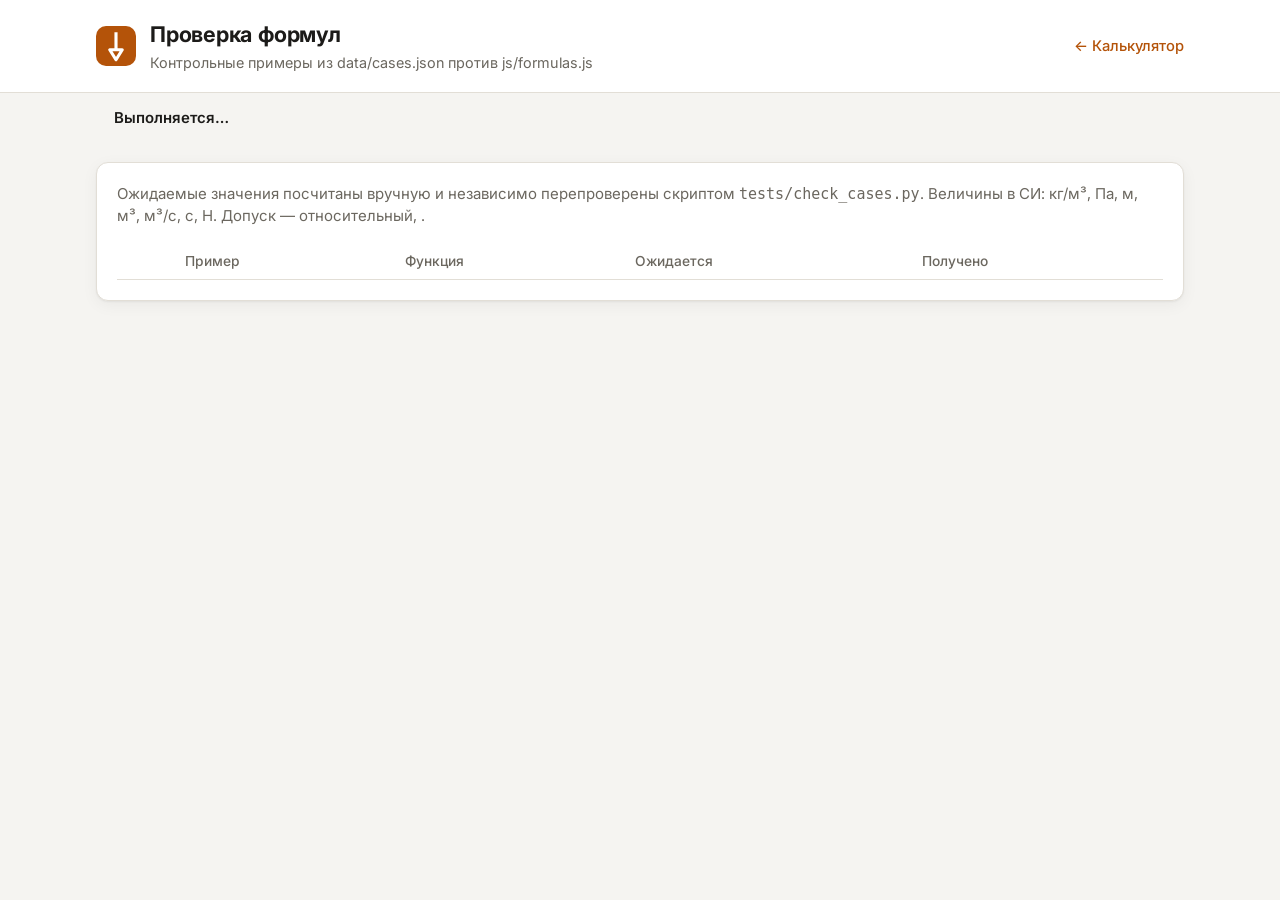
==== docs/tests.html @ 9ecf1c53 "Контрольные примеры и проверка формул" ====
<!doctype html>
<html lang="ru">
<head>
  <meta charset="utf-8">
  <meta name="viewport" content="width=device-width, initial-scale=1">
  <title>Проверка формул</title>
  <meta name="description" content="Контрольные примеры для формул бурового калькулятора: прогон в браузере против formulas.js.">
  <meta name="color-scheme" content="light dark">
  <link rel="icon" href="data:image/svg+xml,%3Csvg xmlns='http://www.w3.org/2000/svg' viewBox='0 0 32 32'%3E%3Crect width='32' height='32' rx='7' fill='%23b45309'/%3E%3Cpath d='M16 5v14M11 19h10l-5 8z' stroke='%23fff' stroke-width='2.5' fill='none' stroke-linejoin='round'/%3E%3C/svg%3E">
  <link rel="preconnect" href="https://fonts.googleapis.com">
  <link rel="preconnect" href="https://fonts.gstatic.com" crossorigin>
  <link href="https://fonts.googleapis.com/css2?family=Inter:wght@400;500;600;700&family=JetBrains+Mono:wght@400;500&display=swap" rel="stylesheet">
  <link rel="stylesheet" href="css/style.css">
</head>
<body>
  <header class="site-header">
    <div class="wrap header-inner">
      <div class="brand">
        <svg class="brand-mark" viewBox="0 0 32 32" aria-hidden="true">
          <rect width="32" height="32" rx="8"/>
          <path d="M16 5v14M11 19h10l-5 8z"/>
        </svg>
        <div>
          <h1>Проверка формул</h1>
          <p class="subtitle">Контрольные примеры из data/cases.json против js/formulas.js</p>
        </div>
      </div>
      <nav class="header-links" aria-label="Ссылки">
        <a href="./">← Калькулятор</a>
      </nav>
    </div>
  </header>

  <main class="wrap">
    <div id="summary" class="summary">Выполняется…</div>
    <div class="card">
      <p class="muted" style="margin-top:0">Ожидаемые значения посчитаны вручную и независимо перепроверены
        скриптом <code>tests/check_cases.py</code>. Величины в СИ: кг/м³, Па, м, м³, м³/с, с, Н.
        Допуск — относительный, <span id="rtol"></span>.</p>
      <div class="table-scroll">
        <table class="cases">
          <thead>
            <tr><th></th><th>Пример</th><th>Функция</th><th>Ожидается</th><th>Получено</th></tr>
          </thead>
          <tbody id="rows"></tbody>
        </table>
      </div>
    </div>
  </main>

  <script type="module">
    import * as F from './js/formulas.js';

    const esc = (s) => String(s).replace(/[&<>"]/g, (c) => ({ '&': '&amp;', '<': '&lt;', '>': '&gt;', '"': '&quot;' }[c]));

    function close(actual, expected, rtol) {
      if (typeof expected === 'boolean') return actual === expected;
      if (typeof expected === 'number') {
        if (typeof actual !== 'number' || !Number.isFinite(actual)) return false;
        if (expected === 0) return Math.abs(actual) <= 1e-12;
        return Math.abs(actual - expected) <= rtol * Math.abs(expected);
      }
      if (expected && typeof expected === 'object') {
        return actual && Object.entries(expected).every(([k, v]) => k in actual && close(actual[k], v, rtol));
      }
      return actual === expected;
    }

    function show(value, keys) {
      if (value && typeof value === 'object') {
        const obj = keys ? Object.fromEntries(keys.map((k) => [k, value[k]])) : value;
        return Object.entries(obj).map(([k, v]) => `${k}: ${typeof v === 'number' ? +v.toPrecision(12) : v}`).join('<br>');
      }
      return typeof value === 'number' ? String(+value.toPrecision(12)) : esc(value);
    }

    async function run() {
      const summary = document.getElementById('summary');
      let data;
      try {
        const res = await fetch('data/cases.json', { cache: 'no-store' });
        data = await res.json();
      } catch (e) {
        summary.className = 'summary fail';
        summary.textContent = 'Не удалось загрузить data/cases.json — откройте страницу через HTTP-сервер.';
        return;
      }
      const rtol = data.rtol ?? 1e-9;
      document.getElementById('rtol').textContent = String(rtol);
      let passed = 0;
      const rows = data.cases.map((c) => {
        let actual;
        let ok = false;
        try {
          if (typeof F[c.fn] !== 'function') throw new Error(`нет функции ${c.fn}`);
          actual = F[c.fn](...c.args);
          ok = close(actual, c.expected, rtol);
        } catch (e) {
          actual = `ошибка: ${e.message}`;
        }
        if (ok) passed += 1;
        const keys = c.expected && typeof c.expected === 'object' ? Object.keys(c.expected) : null;
        return `<tr>
          <td><span class="badge ${ok ? 'ok' : 'bad'}">${ok ? 'OK' : 'FAIL'}</span></td>
          <td><div>${esc(c.title)}</div><div class="calc-text">${esc(c.calc)}</div></td>
          <td><code>${esc(c.fn)}</code></td>
          <td class="num">${show(c.expected)}</td>
          <td class="num">${show(actual, keys)}</td>
        </tr>`;
      });
      document.getElementById('rows').innerHTML = rows.join('');
      const total = data.cases.length;
      const allOk = passed === total;
      summary.className = `summary ${allOk ? 'pass' : 'fail'}`;
      summary.textContent = allOk
        ? `Все примеры пройдены: ${passed} из ${total}`
        : `Не пройдено: ${total - passed} из ${total}`;
      document.title = `${allOk ? '✓' : '✗'} ${passed}/${total} — Проверка формул`;
    }

    run();
  </script>
</body>
</html>
---- docs/css/style.css ----
/* Буровой калькулятор — стили. Светлая и тёмная тема через prefers-color-scheme. */

:root {
  --bg: #f5f4f1;
  --surface: #ffffff;
  --surface-2: #f0eeea;
  --border: #e2ded6;
  --text: #1c1b19;
  --muted: #6b675f;
  --accent: #b45309;
  --accent-strong: #92400e;
  --accent-soft: #fdf1e3;
  --danger: #b42318;
  --danger-soft: #fdecea;
  --info-soft: #eaf1fb;
  --info: #1d4f91;
  --shadow: 0 1px 2px rgba(28, 27, 25, .05), 0 4px 16px rgba(28, 27, 25, .05);
  --radius: 12px;
  --mono: 'JetBrains Mono', ui-monospace, SFMono-Regular, Menlo, Consolas, monospace;

  /* схема скважины */
  --w-rock: #ece6db;
  --w-ground: #8a7a63;
  --w-mud: #c9dcef;
  --w-pipe: #59606b;
  --w-bore: #9fc2e4;
  --w-casing: #2f3540;
  --w-cement: #b9b3a8;
  --w-wall: #8a6a43;
  --w-bit: #b45309;

  color-scheme: light dark;
}

@media (prefers-color-scheme: dark) {
  :root {
    --bg: #131416;
    --surface: #1c1d20;
    --surface-2: #24262a;
    --border: #33363b;
    --text: #ecebe8;
    --muted: #9c9a94;
    --accent: #f59e0b;
    --accent-strong: #fbbf24;
    --accent-soft: #2e2416;
    --danger: #f97066;
    --danger-soft: #3a1d1b;
    --info-soft: #182334;
    --info: #8ab4f0;
    --shadow: 0 1px 2px rgba(0, 0, 0, .3);

    --w-rock: #2a2722;
    --w-ground: #7d6f5a;
    --w-mud: #26425f;
    --w-pipe: #a3abb7;
    --w-bore: #35618c;
    --w-casing: #dfe3e9;
    --w-cement: #5e5a53;
    --w-wall: #b08a5a;
    --w-bit: #f59e0b;
  }
}

*, *::before, *::after { box-sizing: border-box; }

html { -webkit-text-size-adjust: 100%; }

body {
  margin: 0;
  background: var(--bg);
  color: var(--text);
  font: 15px/1.5 Inter, system-ui, -apple-system, 'Segoe UI', Roboto, sans-serif;
  font-feature-settings: 'tnum' 1;
}

a { color: var(--accent); text-decoration: none; }
a:hover { text-decoration: underline; }

[hidden] { display: none !important; }

.sr-only {
  position: absolute; width: 1px; height: 1px; overflow: hidden;
  clip: rect(0 0 0 0); white-space: nowrap;
}

.wrap { max-width: 1120px; margin: 0 auto; padding: 0 16px; }

/* ---------- шапка ---------- */

.site-header { background: var(--surface); border-bottom: 1px solid var(--border); }

.header-inner {
  display: flex; align-items: center; justify-content: space-between;
  gap: 16px; padding-top: 18px; padding-bottom: 18px; flex-wrap: wrap;
}

.brand { display: flex; align-items: center; gap: 14px; min-width: 0; }

.brand-mark { width: 40px; height: 40px; flex: none; }
.brand-mark rect { fill: var(--accent); }
.brand-mark path { stroke: #fff; stroke-width: 2.5; fill: none; stroke-linejoin: round; }

h1 { margin: 0; font-size: 1.35rem; font-weight: 700; letter-spacing: -.01em; }
.subtitle { margin: 2px 0 0; color: var(--muted); font-size: .9rem; }

.header-links { display: flex; gap: 18px; font-weight: 500; font-size: .92rem; }

/* ---------- вкладки ---------- */

.tabs-bar {
  position: sticky; top: 0; z-index: 10;
  background: color-mix(in srgb, var(--surface) 92%, transparent);
  backdrop-filter: blur(8px);
  border-bottom: 1px solid var(--border);
}

.tabs {
  display: flex; gap: 4px; overflow-x: auto; scrollbar-width: none;
  padding: 8px 0;
}
.tabs::-webkit-scrollbar { display: none; }

.tabs [role="tab"] {
  flex: none;
  border: 0; background: transparent; color: var(--muted);
  font: inherit; font-weight: 500; font-size: .92rem;
  padding: 8px 14px; border-radius: 8px; cursor: pointer; white-space: nowrap;
}
.tabs [role="tab"]:hover { color: var(--text); background: var(--surface-2); }
.tabs [role="tab"][aria-selected="true"] { color: var(--accent-strong); background: var(--accent-soft); }
.tabs [role="tab"]:focus-visible { outline: 2px solid var(--accent); outline-offset: 1px; }

/* ---------- панели ---------- */

main { padding-top: 28px; padding-bottom: 40px; }

.panel-head { margin-bottom: 18px; }
.panel-head h2 { margin: 0 0 4px; font-size: 1.45rem; letter-spacing: -.01em; }
.panel-head p { margin: 0; color: var(--muted); max-width: 72ch; }

.calc {
  display: grid; gap: 18px;
  grid-template-columns: minmax(0, 5fr) minmax(0, 7fr);
  align-items: start;
}

.calc-wide { grid-template-columns: minmax(0, 7fr) minmax(0, 5fr); }
.calc-wide .inputs { grid-column: 1; }
.calc-wide .results { grid-column: 1; }
.calc-wide .schematic { grid-column: 2; grid-row: 1 / span 2; position: sticky; top: 72px; }

.card {
  background: var(--surface);
  border: 1px solid var(--border);
  border-radius: var(--radius);
  box-shadow: var(--shadow);
  padding: 20px;
  min-width: 0;
}

.card h3 {
  margin: 0 0 14px; font-size: .78rem; text-transform: uppercase;
  letter-spacing: .06em; color: var(--muted); font-weight: 600;
}

/* ---------- поля ---------- */

.field { display: block; margin-bottom: 14px; }
.field-label { display: block; font-weight: 500; font-size: .92rem; margin-bottom: 6px; }

.control {
  display: flex; align-items: stretch;
  border: 1px solid var(--border); border-radius: 8px;
  background: var(--surface); overflow: hidden;
  transition: border-color .15s, box-shadow .15s;
}
.control:focus-within { border-color: var(--accent); box-shadow: 0 0 0 3px var(--accent-soft); }
.control:has(.invalid) { border-color: var(--danger); box-shadow: 0 0 0 3px var(--danger-soft); }

.control input, .control select {
  flex: 1; min-width: 0; border: 0; outline: 0; background: transparent;
  color: var(--text); font: inherit; font-size: 1rem; padding: 9px 12px;
}
.control select { cursor: pointer; }
.control select option { background: var(--surface); color: var(--text); }

.unit {
  display: flex; align-items: center; padding: 0 12px;
  background: var(--surface-2); color: var(--muted); font-size: .88rem;
  border-left: 1px solid var(--border); white-space: nowrap;
}

.hint { display: block; color: var(--muted); font-size: .82rem; margin-top: 5px; }
.error { display: block; color: var(--danger); font-size: .82rem; margin-top: 4px; min-height: 0; }
.error:empty { display: none; }

.form-actions { display: flex; gap: 8px; flex-wrap: wrap; margin-top: 6px; }

.btn {
  font: inherit; font-weight: 500; font-size: .9rem;
  padding: 8px 14px; border-radius: 8px; cursor: pointer;
  border: 1px solid var(--accent); background: var(--accent); color: #fff;
}
.btn:hover { background: var(--accent-strong); border-color: var(--accent-strong); }
.btn.ghost { background: transparent; color: var(--accent-strong); border-color: var(--border); }
.btn.ghost:hover { background: var(--accent-soft); border-color: var(--accent); }
.btn.small { padding: 4px 10px; font-size: .82rem; }
.btn:focus-visible, .icon-btn:focus-visible { outline: 2px solid var(--accent); outline-offset: 2px; }

@media (prefers-color-scheme: dark) {
  .btn { color: #1c1b19; }
}

/* ---------- норматив ---------- */

.norm-box {
  background: var(--surface-2); border-radius: 8px; padding: 12px 14px;
  margin: 4px 0 14px; font-size: .85rem;
}
.norm-title { font-weight: 600; margin-bottom: 6px; }
.norm-table { width: 100%; border-collapse: collapse; }
.norm-table th, .norm-table td { text-align: left; padding: 4px 6px 4px 0; vertical-align: top; }
.norm-table th { color: var(--muted); font-weight: 500; }

/* ---------- результаты ---------- */

.results-head { display: flex; justify-content: space-between; align-items: center; margin-bottom: 14px; }
.results-head h3 { margin: 0; }

.result-grid {
  display: grid; gap: 10px;
  grid-template-columns: repeat(auto-fit, minmax(180px, 1fr));
}

.result {
  border: 1px solid var(--border); border-radius: 10px; padding: 12px 14px;
}
.result.primary { background: var(--accent-soft); border-color: transparent; grid-column: 1 / -1; }
.result-label { color: var(--muted); font-size: .84rem; }
.result-value { font-size: 1.35rem; font-weight: 600; letter-spacing: -.01em; margin-top: 2px; }
.result.primary .result-value { font-size: 2rem; color: var(--accent-strong); }
.result-unit { font-size: .6em; font-weight: 500; color: var(--muted); }
.result.primary .result-unit { font-size: .5em; }
.result-sub { color: var(--muted); font-size: .82rem; margin-top: 2px; }

.formula {
  margin-top: 16px; padding: 12px 14px;
  background: var(--surface-2); border-radius: 8px;
  font-family: var(--mono); font-size: .84rem; line-height: 1.75;
  overflow-x: auto;
}
.formula i { font-family: Georgia, 'Times New Roman', serif; font-size: 1.08em; }
.f-line { white-space: normal; }
.formula b { color: var(--accent-strong); font-weight: 500; }

.notes { margin-top: 14px; color: var(--muted); font-size: .88rem; }
.notes p { margin: 0 0 8px; }
.note-warn, .note-info { padding: 8px 12px; border-radius: 8px; }
.note-warn { background: var(--danger-soft); color: var(--danger); }
.note-info { background: var(--info-soft); color: var(--info); }

.placeholder { color: var(--muted); margin: 0; }

/* ---------- таблицы интервалов ---------- */

.table-scroll { position: relative; overflow-x: auto; margin: 0 -4px; padding: 0 4px; }

.intervals { width: 100%; border-collapse: collapse; min-width: 520px; }
.intervals th {
  text-align: left; font-weight: 500; font-size: .82rem; color: var(--muted);
  padding: 0 6px 6px 0;
}
.intervals td { padding: 0 6px 8px 0; }
.intervals input, .intervals select {
  width: 100%; font: inherit; font-size: .92rem; color: var(--text);
  background: var(--surface); border: 1px solid var(--border); border-radius: 7px;
  padding: 7px 8px; outline: 0;
}
.intervals select { min-width: 168px; }
.intervals input:focus, .intervals select:focus { border-color: var(--accent); box-shadow: 0 0 0 3px var(--accent-soft); }
.intervals input.invalid { border-color: var(--danger); box-shadow: 0 0 0 3px var(--danger-soft); }
.intervals td:nth-child(2) input { min-width: 70px; }
.intervals td:nth-child(n+3):nth-child(-n+5) input { min-width: 64px; }

.icon-btn {
  border: 0; background: transparent; color: var(--muted); cursor: pointer;
  font-size: 1.3rem; line-height: 1; padding: 4px 8px; border-radius: 6px;
}
.icon-btn:hover { color: var(--danger); background: var(--danger-soft); }

#intervals-error { margin-bottom: 8px; }

.breakdown { width: 100%; border-collapse: collapse; margin-top: 14px; font-size: .86rem; }
.breakdown th, .breakdown td { padding: 6px 8px; text-align: right; border-bottom: 1px solid var(--border); white-space: nowrap; }
.breakdown th { color: var(--muted); font-weight: 500; }
.breakdown th:nth-child(-n+2), .breakdown td:nth-child(-n+2) { text-align: left; }

/* ---------- схема скважины ---------- */

.schematic { margin: 0; }
.schematic figcaption {
  font-size: .78rem; text-transform: uppercase; letter-spacing: .06em;
  color: var(--muted); font-weight: 600; margin-bottom: 8px;
}
#well-svg svg { width: 100%; height: auto; display: block; max-height: 560px; }

.w-rock { fill: var(--w-rock); }
.w-ground { stroke: var(--w-ground); stroke-width: 2; }
.w-mud { fill: var(--w-mud); }
.w-pipe { fill: var(--w-pipe); }
.w-bore { fill: var(--w-bore); }
.w-casing { fill: var(--w-casing); }
.w-cement { fill: var(--w-cement); }
.w-wall { stroke: var(--w-wall); stroke-width: 2; stroke-dasharray: 5 3; }
.w-bit { fill: var(--w-bit); }
.w-tick { stroke: var(--muted); stroke-width: 1; }
.w-depth { fill: var(--text); font: 600 11px Inter, system-ui, sans-serif; }
.w-label { fill: var(--text); font: 11px Inter, system-ui, sans-serif; }
.w-label.muted { fill: var(--muted); }
.w-sub { font-size: 8px; }

.legend { display: flex; flex-wrap: wrap; gap: 6px 14px; margin-top: 10px; font-size: .8rem; color: var(--muted); }
.legend span { display: inline-flex; align-items: center; gap: 6px; }
.lg { width: 12px; height: 12px; border-radius: 3px; display: inline-block; }
.lg.w-mud { background: var(--w-mud); }
.lg.w-pipe { background: var(--w-pipe); }
.lg.w-casing { background: var(--w-casing); }
.lg.w-cement { background: var(--w-cement); }
.schematic .hint { margin-top: 6px; }

/* ---------- подвал ---------- */

.site-footer {
  border-top: 1px solid var(--border); background: var(--surface);
  padding: 20px 0; font-size: .86rem; color: var(--muted);
}
.site-footer p { margin: 0 0 6px; }
.site-footer strong { color: var(--text); }
.muted { color: var(--muted); }

/* ---------- страница тестов ---------- */

.summary {
  display: flex; align-items: center; gap: 12px; flex-wrap: wrap;
  padding: 14px 18px; border-radius: var(--radius); margin-bottom: 18px; font-weight: 600;
}
.summary.pass { background: #e7f6ec; color: #11683a; }
.summary.fail { background: var(--danger-soft); color: var(--danger); }
@media (prefers-color-scheme: dark) {
  .summary.pass { background: #15301f; color: #6fdc9a; }
}

.cases { width: 100%; border-collapse: collapse; font-size: .86rem; }
.cases th, .cases td { padding: 8px 10px; border-bottom: 1px solid var(--border); text-align: left; vertical-align: top; }
.cases th { color: var(--muted); font-weight: 500; white-space: nowrap; }
.cases code, .cases .num { font-family: var(--mono); font-size: .8rem; }
.cases .num { white-space: nowrap; }
.cases .calc-text { color: var(--muted); font-size: .8rem; margin-top: 3px; }
.badge { display: inline-block; padding: 2px 8px; border-radius: 999px; font-size: .75rem; font-weight: 600; }
.badge.ok { background: #e7f6ec; color: #11683a; }
.badge.bad { background: var(--danger-soft); color: var(--danger); }
@media (prefers-color-scheme: dark) {
  .badge.ok { background: #15301f; color: #6fdc9a; }
}

/* ---------- адаптив ---------- */

@media (max-width: 900px) {
  .calc, .calc-wide { grid-template-columns: minmax(0, 1fr); }
  .calc-wide .inputs, .calc-wide .results, .calc-wide .schematic { grid-column: 1; grid-row: auto; position: static; }
  #well-svg svg { max-height: 440px; }
}

@media (max-width: 560px) {
  body { font-size: 14.5px; }
  .header-inner { padding-top: 14px; padding-bottom: 14px; }
  h1 { font-size: 1.15rem; }
  .subtitle { font-size: .82rem; }
  .brand-mark { width: 34px; height: 34px; }
  main { padding-top: 20px; }
  .panel-head h2 { font-size: 1.2rem; }
  .card { padding: 16px; }
  .result.primary .result-value { font-size: 1.65rem; }
  .result-grid { grid-template-columns: minmax(0, 1fr) minmax(0, 1fr); }
  .result-value { font-size: 1.15rem; }
  .cases .hide-sm { display: none; }
}
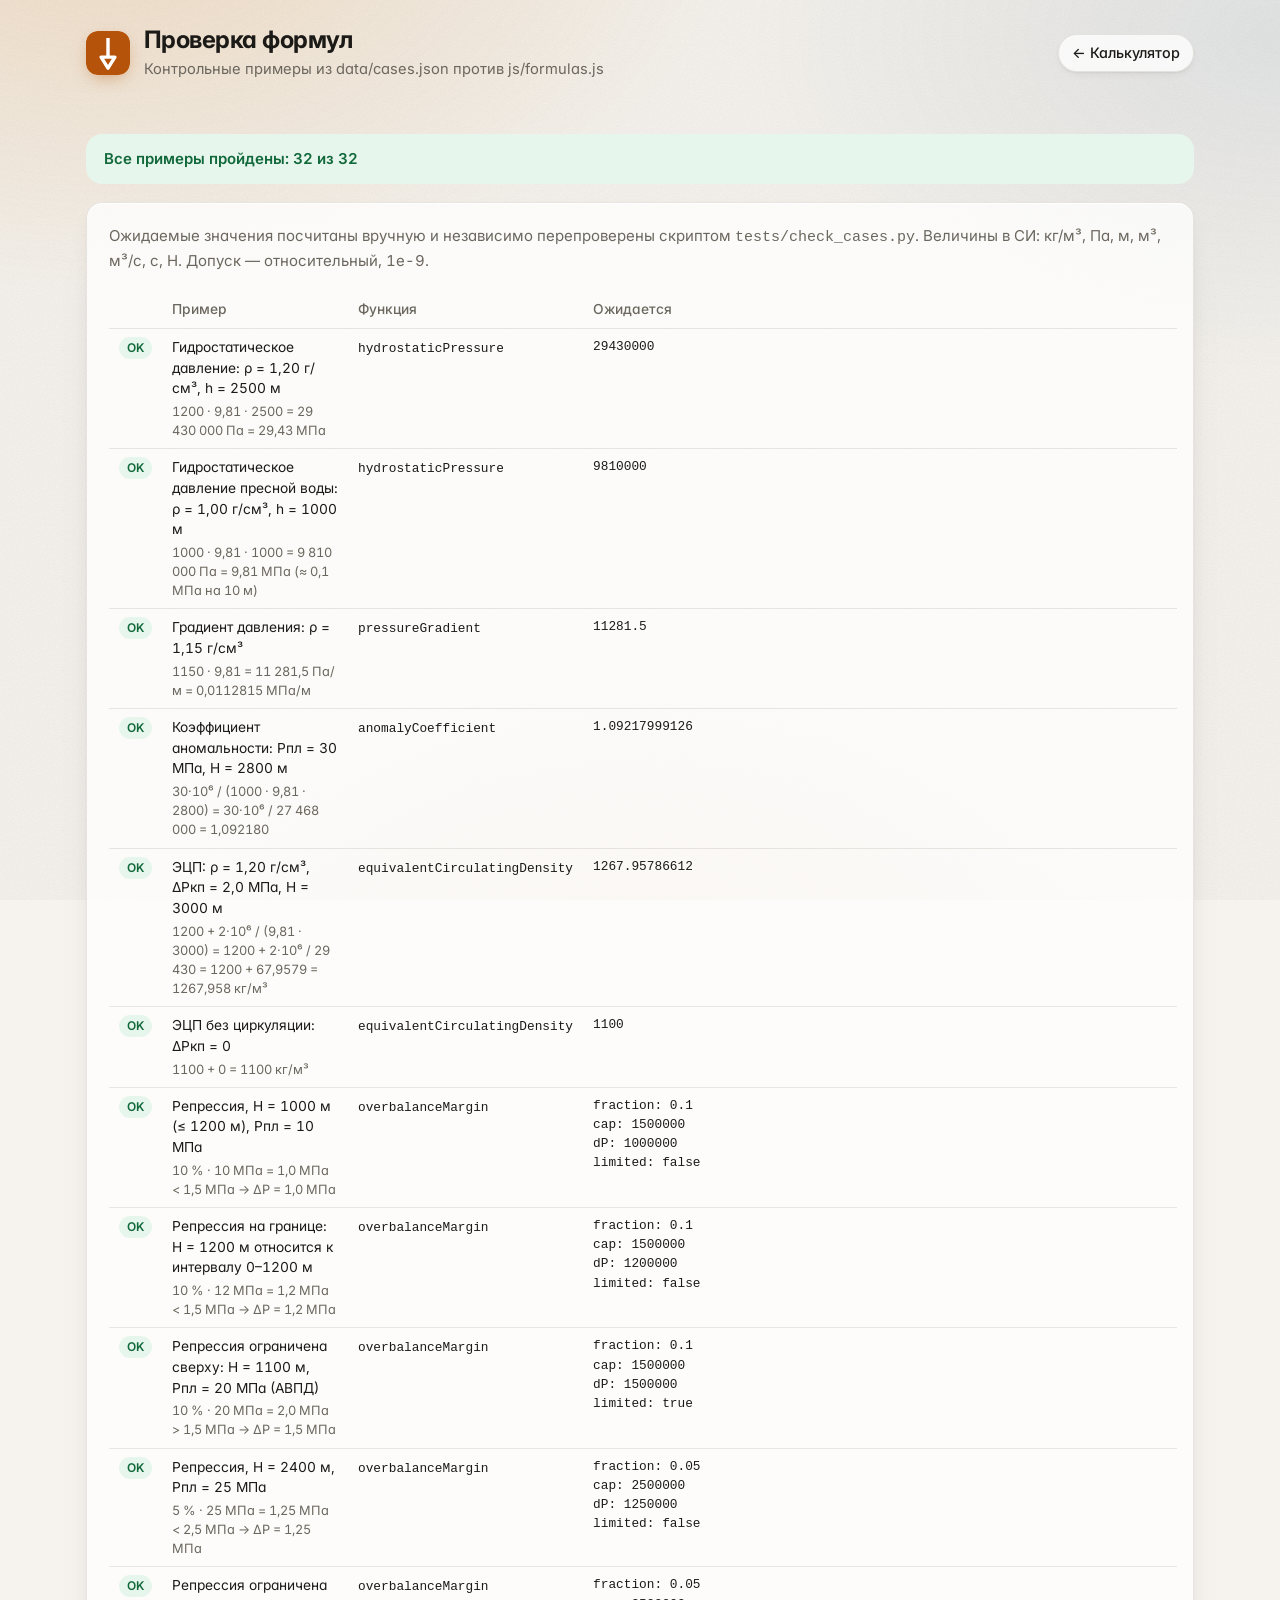
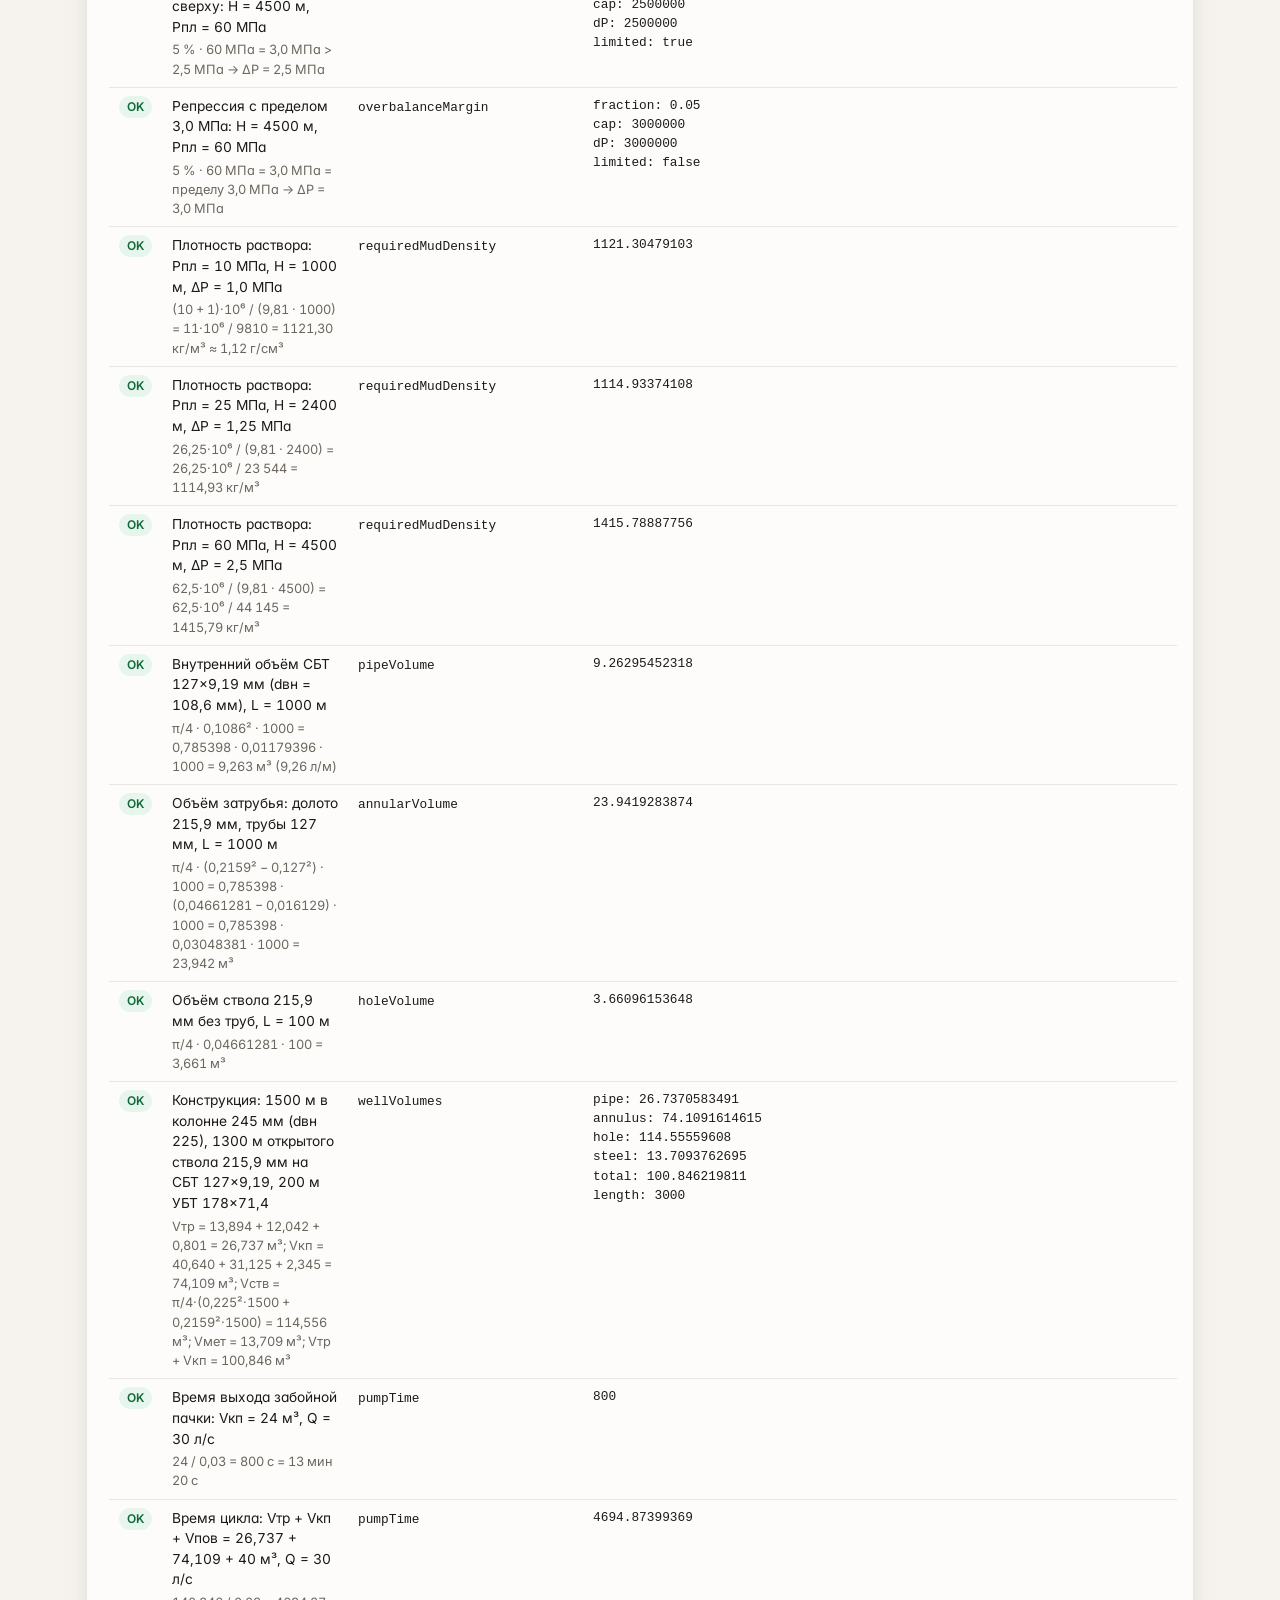
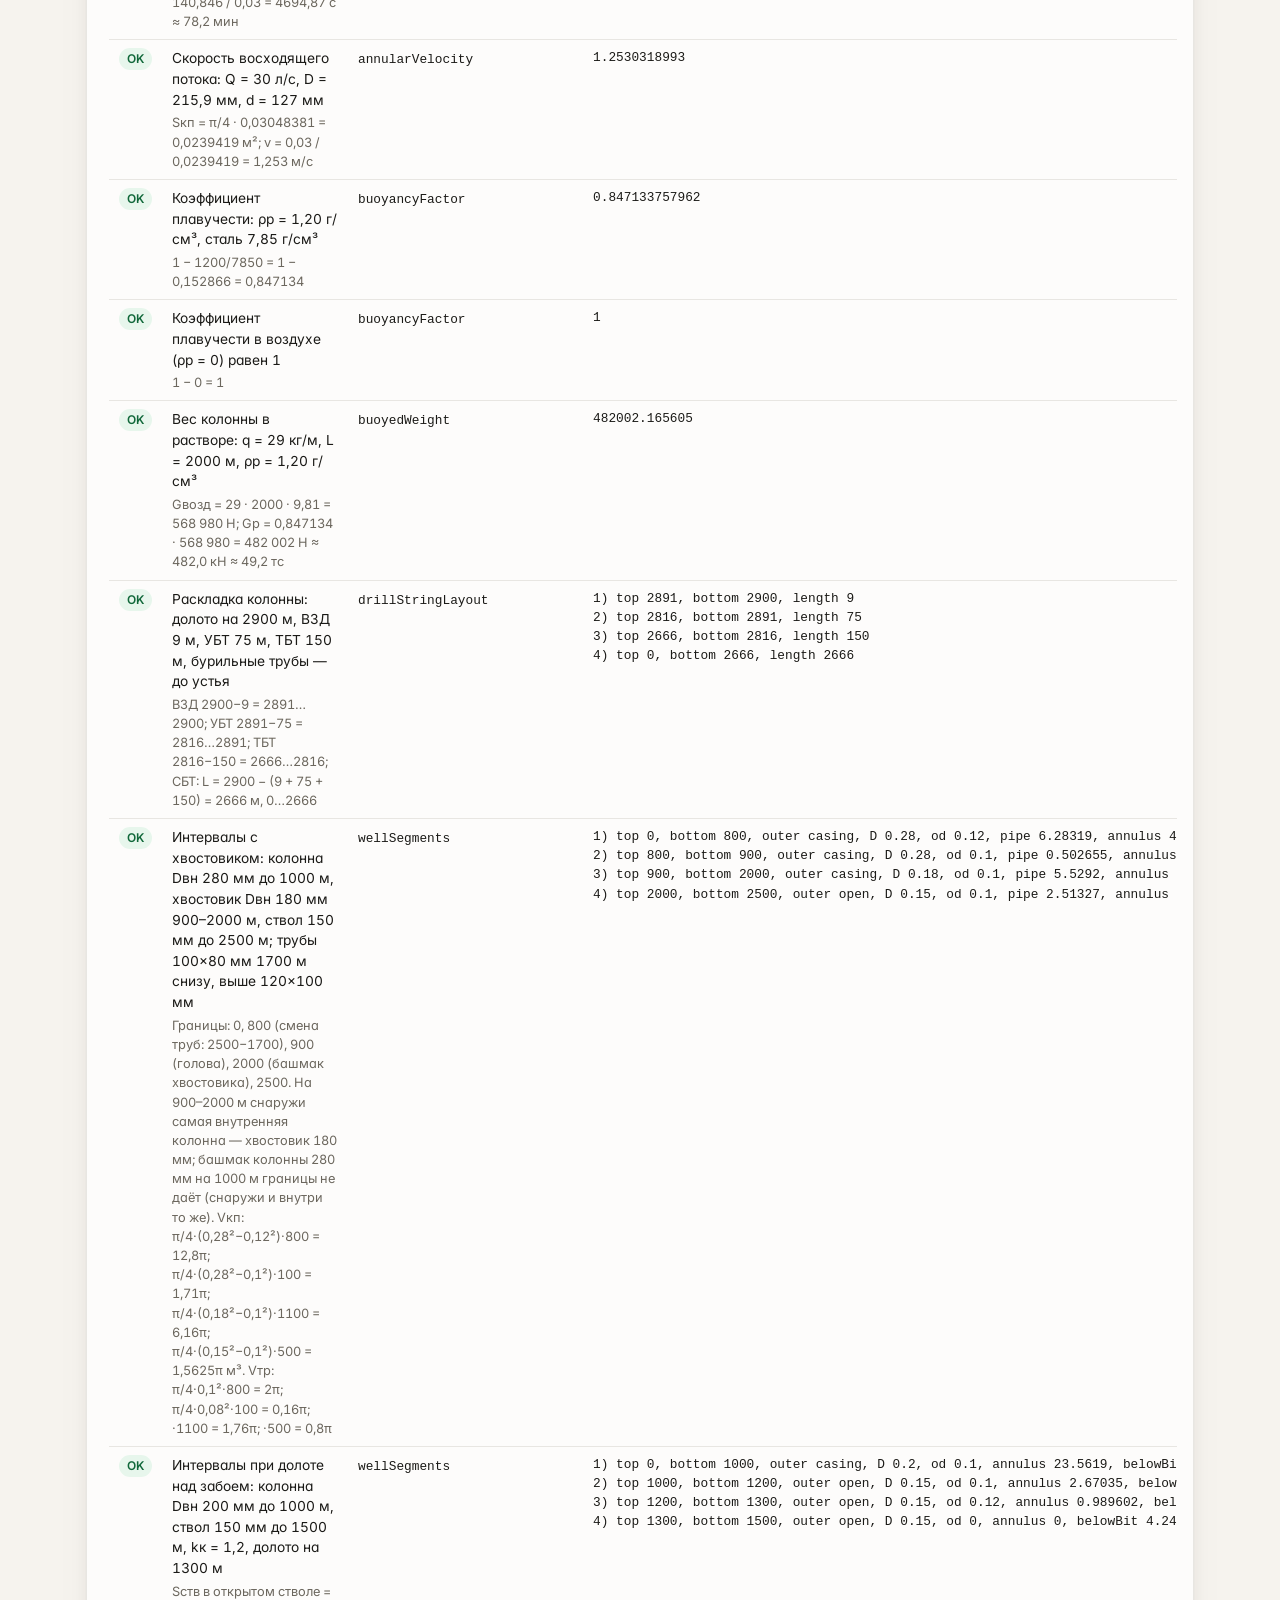
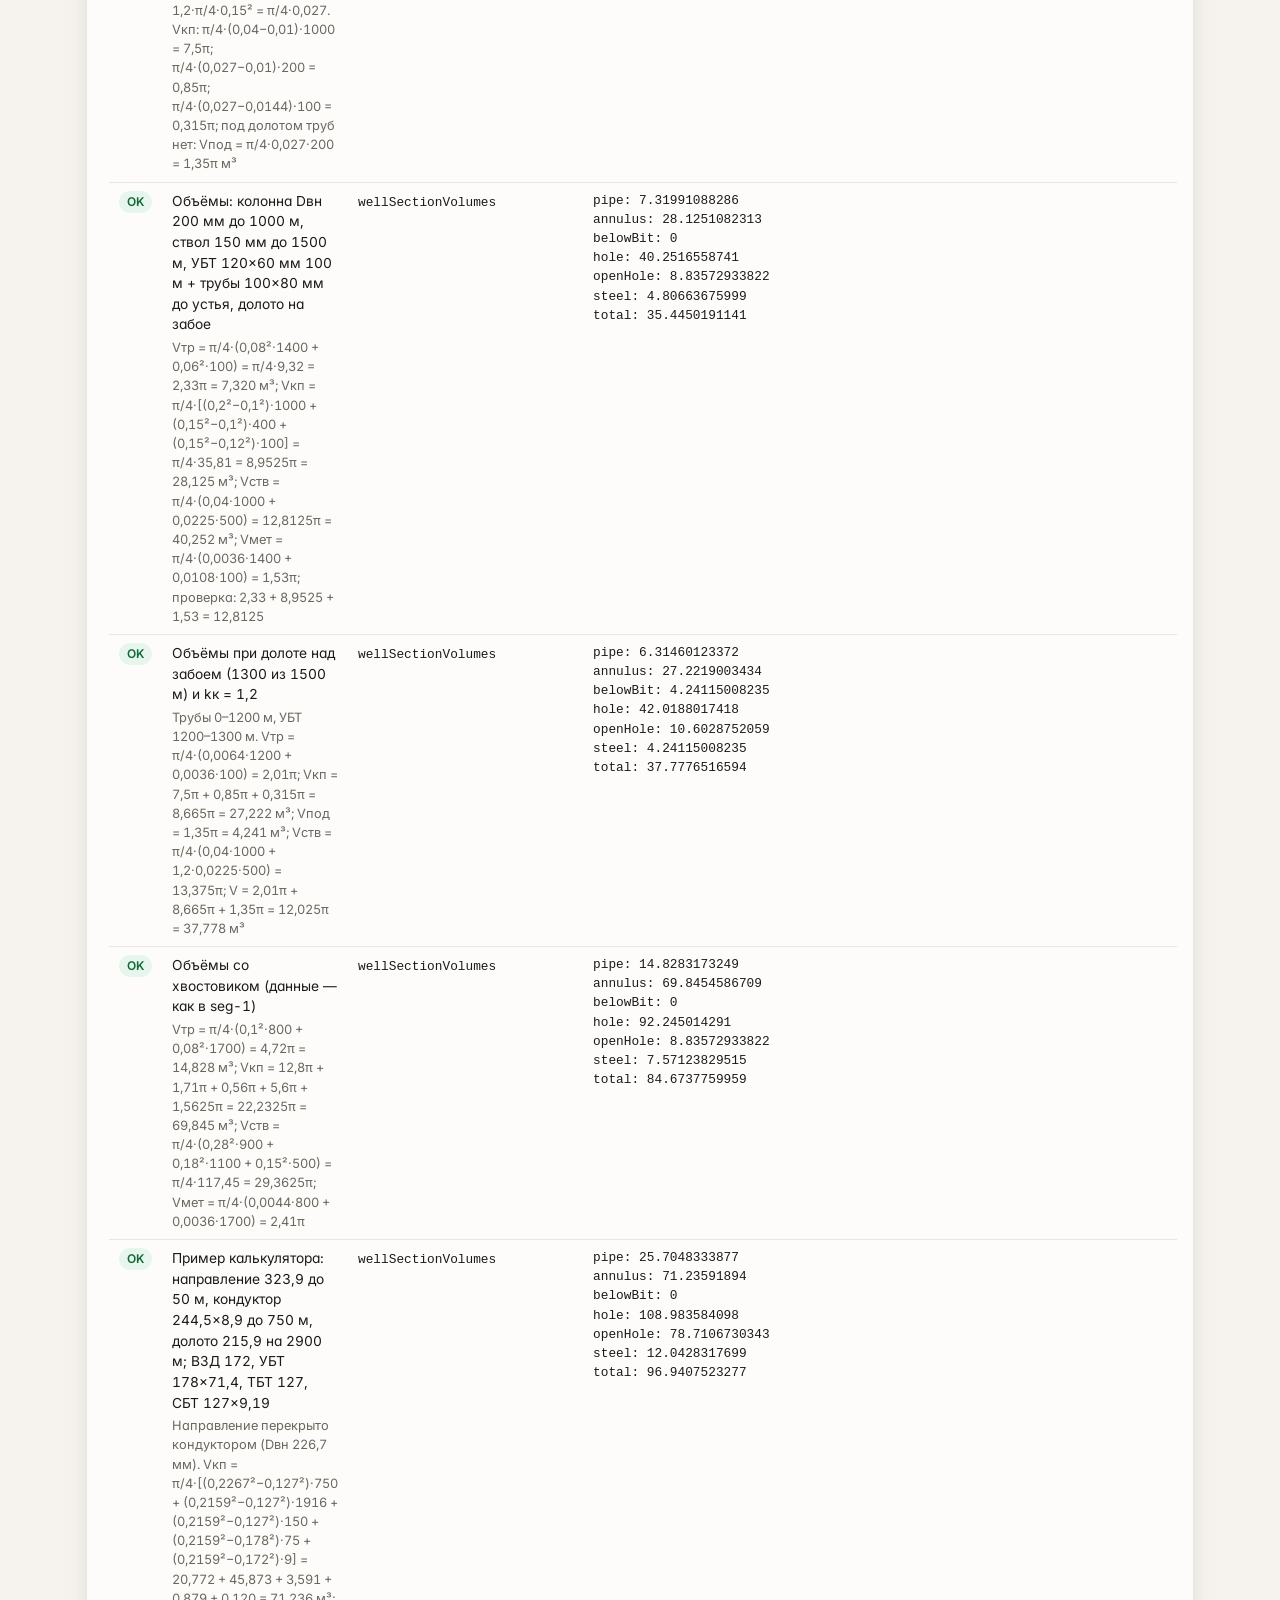
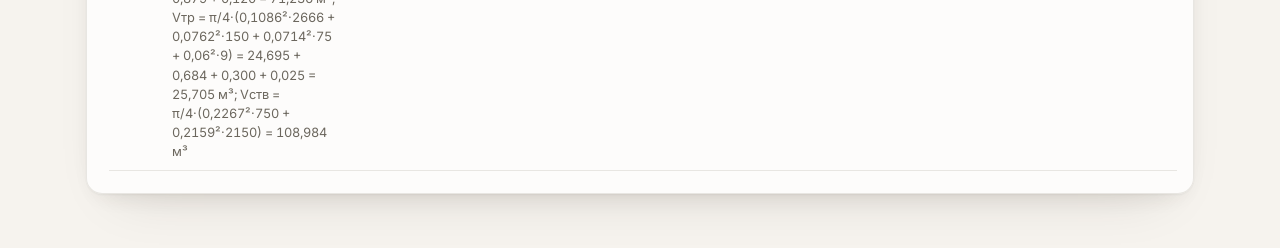
==== commit 9dbacbd2: "Объёмы по конструкции скважины и компоновке: расчёт интервалов, контрольные примеры" ====
--- a/docs/tests.html
+++ b/docs/tests.html
@@ -60,18 +60,35 @@
         if (expected === 0) return Math.abs(actual) <= 1e-12;
         return Math.abs(actual - expected) <= rtol * Math.abs(expected);
       }
+      if (Array.isArray(expected)) {
+        return Array.isArray(actual) && actual.length === expected.length
+          && expected.every((v, i) => close(actual[i], v, rtol));
+      }
       if (expected && typeof expected === 'object') {
-        return actual && Object.entries(expected).every(([k, v]) => k in actual && close(actual[k], v, rtol));
+        return Boolean(actual) && typeof actual === 'object'
+          && Object.entries(expected).every(([k, v]) => k in actual && close(actual[k], v, rtol));
       }
       return actual === expected;
     }
 
-    function show(value, keys) {
+    const scalar = (v) => (typeof v === 'number' ? String(+v.toPrecision(12)) : esc(v));
+
+    /** Значение для таблицы; like — ожидаемое значение: выводятся только его поля. */
+    function show(value, like) {
+      if (Array.isArray(value)) {
+        // Массив объектов (интервалы скважины) — по строке на элемент.
+        return value.map((v, i) => `<div class="arr-item">${i + 1}) ${showInline(v, like && like[i])}</div>`).join('');
+      }
       if (value && typeof value === 'object') {
-        const obj = keys ? Object.fromEntries(keys.map((k) => [k, value[k]])) : value;
-        return Object.entries(obj).map(([k, v]) => `${k}: ${typeof v === 'number' ? +v.toPrecision(12) : v}`).join('<br>');
+        const keys = like && typeof like === 'object' ? Object.keys(like) : Object.keys(value);
+        return keys.map((k) => `${k}: ${scalar(value[k])}`).join('<br>');
       }
-      return typeof value === 'number' ? String(+value.toPrecision(12)) : esc(value);
+      return scalar(value);
+    }
+    function showInline(value, like) {
+      if (!value || typeof value !== 'object') return scalar(value);
+      const keys = like && typeof like === 'object' ? Object.keys(like) : Object.keys(value);
+      return keys.map((k) => `${k} ${scalar(typeof value[k] === 'number' ? +value[k].toPrecision(6) : value[k])}`).join(', ');
     }
 
     async function run() {
@@ -99,13 +116,12 @@
           actual = `ошибка: ${e.message}`;
         }
         if (ok) passed += 1;
-        const keys = c.expected && typeof c.expected === 'object' ? Object.keys(c.expected) : null;
         return `<tr>
           <td><span class="badge ${ok ? 'ok' : 'bad'}">${ok ? 'OK' : 'FAIL'}</span></td>
           <td><div>${esc(c.title)}</div><div class="calc-text">${esc(c.calc)}</div></td>
           <td><code>${esc(c.fn)}</code></td>
           <td class="num">${show(c.expected)}</td>
-          <td class="num">${show(actual, keys)}</td>
+          <td class="num">${show(actual, c.expected)}</td>
         </tr>`;
       });
       document.getElementById('rows').innerHTML = rows.join('');
--- a/docs/css/style.css
+++ b/docs/css/style.css
@@ -1,63 +1,108 @@
-/* Буровой калькулятор — стили. Светлая и тёмная тема через prefers-color-scheme. */
+/* Буровой калькулятор — стили. Светлая и тёмная тема через prefers-color-scheme.
+   Анимации — только transform/opacity, где это возможно; prefers-reduced-motion их отключает. */
 
 :root {
-  --bg: #f5f4f1;
-  --surface: #ffffff;
-  --surface-2: #f0eeea;
-  --border: #e2ded6;
-  --text: #1c1b19;
-  --muted: #6b675f;
+  --bg: #f6f3ee;
+  --glow-1: rgba(217, 119, 6, .17);
+  --glow-2: rgba(64, 104, 150, .10);
+  --surface: rgba(255, 255, 255, .76);
+  --surface-solid: #ffffff;
+  --surface-2: #f3efe8;
+  --field: #ffffff;
+  --border: rgba(66, 50, 26, .11);
+  --border-strong: rgba(66, 50, 26, .2);
+  --text: #1b1a17;
+  --muted: #6c675e;
   --accent: #b45309;
+  --accent-2: #d97706;
   --accent-strong: #92400e;
-  --accent-soft: #fdf1e3;
+  --accent-soft: #fcefdf;
+  --accent-ring: rgba(180, 83, 9, .16);
+  --on-accent: #ffffff;
   --danger: #b42318;
   --danger-soft: #fdecea;
+  --danger-ring: rgba(180, 35, 24, .14);
   --info-soft: #eaf1fb;
   --info: #1d4f91;
-  --shadow: 0 1px 2px rgba(28, 27, 25, .05), 0 4px 16px rgba(28, 27, 25, .05);
-  --radius: 12px;
+  --highlight: rgba(255, 255, 255, .85);
+  --shadow:
+    0 1px 2px rgba(48, 34, 12, .05),
+    0 10px 28px -12px rgba(48, 34, 12, .14),
+    0 28px 56px -32px rgba(48, 34, 12, .14);
+  --shadow-sm: 0 1px 2px rgba(48, 34, 12, .06), 0 4px 10px -4px rgba(48, 34, 12, .10);
+  --radius: 16px;
+  --radius-sm: 10px;
   --mono: 'JetBrains Mono', ui-monospace, SFMono-Regular, Menlo, Consolas, monospace;
+  --ease-out: cubic-bezier(.22, 1, .36, 1);
+  --ease-spring: cubic-bezier(.34, 1.4, .64, 1);
 
   /* схема скважины */
-  --w-rock: #ece6db;
+  --w-rock-top: #efe9de;
+  --w-rock-bot: #ddd2c0;
   --w-ground: #8a7a63;
-  --w-mud: #c9dcef;
+  --w-mud: #c6dbef;
+  --w-flow: rgba(255, 255, 255, .42);
   --w-pipe: #59606b;
-  --w-bore: #9fc2e4;
+  --w-bore: #9cc1e4;
   --w-casing: #2f3540;
   --w-cement: #b9b3a8;
   --w-wall: #8a6a43;
   --w-bit: #b45309;
+  --w-cement-line: #9d968a;
+  --w-dp: #7c8592;
+  --w-hw: #5f6874;
+  --w-dc: #434a55;
+  --w-motor: #9a6a3a;
 
   color-scheme: light dark;
 }
 
 @media (prefers-color-scheme: dark) {
   :root {
-    --bg: #131416;
-    --surface: #1c1d20;
-    --surface-2: #24262a;
-    --border: #33363b;
-    --text: #ecebe8;
-    --muted: #9c9a94;
+    --bg: #0d0e10;
+    --glow-1: rgba(245, 158, 11, .13);
+    --glow-2: rgba(70, 120, 190, .12);
+    --surface: rgba(26, 27, 31, .78);
+    --surface-solid: #1a1b1f;
+    --surface-2: #23252a;
+    --field: #141518;
+    --border: rgba(255, 255, 255, .08);
+    --border-strong: rgba(255, 255, 255, .15);
+    --text: #eceae6;
+    --muted: #9d9a93;
     --accent: #f59e0b;
+    --accent-2: #fbbf24;
     --accent-strong: #fbbf24;
-    --accent-soft: #2e2416;
+    --accent-soft: rgba(245, 158, 11, .12);
+    --accent-ring: rgba(245, 158, 11, .22);
+    --on-accent: #1c1407;
     --danger: #f97066;
-    --danger-soft: #3a1d1b;
-    --info-soft: #182334;
+    --danger-soft: rgba(249, 112, 102, .12);
+    --danger-ring: rgba(249, 112, 102, .2);
+    --info-soft: rgba(138, 180, 240, .1);
     --info: #8ab4f0;
-    --shadow: 0 1px 2px rgba(0, 0, 0, .3);
-
-    --w-rock: #2a2722;
+    --highlight: rgba(255, 255, 255, .05);
+    --shadow:
+      0 1px 2px rgba(0, 0, 0, .4),
+      0 16px 40px -16px rgba(0, 0, 0, .7);
+    --shadow-sm: 0 1px 2px rgba(0, 0, 0, .4), 0 6px 14px -6px rgba(0, 0, 0, .5);
+
+    --w-rock-top: #26231f;
+    --w-rock-bot: #1b1916;
     --w-ground: #7d6f5a;
-    --w-mud: #26425f;
+    --w-mud: #23405e;
+    --w-flow: rgba(160, 200, 240, .16);
     --w-pipe: #a3abb7;
-    --w-bore: #35618c;
+    --w-bore: #32608e;
     --w-casing: #dfe3e9;
     --w-cement: #5e5a53;
     --w-wall: #b08a5a;
     --w-bit: #f59e0b;
+    --w-cement-line: #47443f;
+    --w-dp: #7f8894;
+    --w-hw: #9aa3af;
+    --w-dc: #b9c0ca;
+    --w-motor: #c99a62;
   }
 }
 
@@ -67,14 +112,34 @@
 
 body {
   margin: 0;
+  min-height: 100vh;
   background: var(--bg);
   color: var(--text);
   font: 15px/1.5 Inter, system-ui, -apple-system, 'Segoe UI', Roboto, sans-serif;
-  font-feature-settings: 'tnum' 1;
-}
-
-a { color: var(--accent); text-decoration: none; }
-a:hover { text-decoration: underline; }
+  font-feature-settings: 'tnum' 1, 'cv11' 1;
+  -webkit-font-smoothing: antialiased;
+  overflow-x: hidden;
+  position: relative;
+  isolation: isolate;
+}
+
+/* Фон: мягкое свечение и зерно на отдельном фиксированном слое (без перерисовки при прокрутке). */
+body::before, body::after {
+  content: ''; position: fixed; inset: 0; z-index: -1; pointer-events: none;
+}
+body::before {
+  background:
+    radial-gradient(900px 520px at 8% -8%, var(--glow-1), transparent 70%),
+    radial-gradient(760px 480px at 100% 4%, var(--glow-2), transparent 70%),
+    radial-gradient(800px 600px at 50% 120%, var(--glow-1), transparent 70%);
+}
+body::after {
+  opacity: .05;
+  background-image: url("data:image/svg+xml,%3Csvg xmlns='http://www.w3.org/2000/svg' width='160' height='160'%3E%3Cfilter id='n'%3E%3CfeTurbulence type='fractalNoise' baseFrequency='.85' numOctaves='3' stitchTiles='stitch'/%3E%3CfeColorMatrix values='0 0 0 0 0 0 0 0 0 0 0 0 0 0 0 0 0 0 .9 0'/%3E%3C/filter%3E%3Crect width='100%25' height='100%25' filter='url(%23n)'/%3E%3C/svg%3E");
+}
+
+a { color: var(--accent-strong); text-decoration: none; }
+a:hover { text-decoration: underline; text-underline-offset: 3px; }
 
 [hidden] { display: none !important; }
 
@@ -83,139 +148,268 @@
   clip: rect(0 0 0 0); white-space: nowrap;
 }
 
-.wrap { max-width: 1120px; margin: 0 auto; padding: 0 16px; }
+.wrap { max-width: 1140px; margin: 0 auto; padding: 0 16px; }
+
+/* ---------- анимации ---------- */
+
+@keyframes rise {
+  from { opacity: 0; transform: translateY(14px); }
+  to { opacity: 1; transform: none; }
+}
+@keyframes fade-in { from { opacity: 0; } to { opacity: 1; } }
+@keyframes slide-down {
+  from { opacity: 0; transform: translateY(-5px); }
+  to { opacity: 1; transform: none; }
+}
+@keyframes flow-up { to { transform: translateY(-48px); } }
+@keyframes flow-down { to { transform: translateY(48px); } }
+@keyframes check-draw { from { stroke-dashoffset: 16; } to { stroke-dashoffset: 0; } }
+@keyframes pop {
+  0% { transform: scale(.6); opacity: 0; }
+  60% { transform: scale(1.12); opacity: 1; }
+  100% { transform: scale(1); opacity: 1; }
+}
 
 /* ---------- шапка ---------- */
 
-.site-header { background: var(--surface); border-bottom: 1px solid var(--border); }
+.site-header { position: relative; }
 
 .header-inner {
   display: flex; align-items: center; justify-content: space-between;
-  gap: 16px; padding-top: 18px; padding-bottom: 18px; flex-wrap: wrap;
-}
-
-.brand { display: flex; align-items: center; gap: 14px; min-width: 0; }
-
-.brand-mark { width: 40px; height: 40px; flex: none; }
+  gap: 16px; padding-top: 26px; padding-bottom: 22px; flex-wrap: wrap;
+}
+
+.brand { display: flex; align-items: center; gap: 14px; min-width: 0; animation: rise .6s var(--ease-out) both; }
+
+.brand-mark {
+  width: 44px; height: 44px; flex: none; border-radius: 12px;
+  box-shadow: 0 6px 18px -6px rgba(180, 83, 9, .55), inset 0 1px 0 rgba(255, 255, 255, .3);
+}
 .brand-mark rect { fill: var(--accent); }
 .brand-mark path { stroke: #fff; stroke-width: 2.5; fill: none; stroke-linejoin: round; }
 
-h1 { margin: 0; font-size: 1.35rem; font-weight: 700; letter-spacing: -.01em; }
-.subtitle { margin: 2px 0 0; color: var(--muted); font-size: .9rem; }
-
-.header-links { display: flex; gap: 18px; font-weight: 500; font-size: .92rem; }
+h1 {
+  margin: 0; font-size: 1.5rem; font-weight: 700; letter-spacing: -.022em; line-height: 1.2;
+}
+.subtitle { margin: 3px 0 0; color: var(--muted); font-size: .92rem; }
+
+.header-links {
+  display: flex; gap: 6px; font-weight: 500; font-size: .9rem;
+  animation: fade-in .6s .15s var(--ease-out) both;
+}
+.header-links a {
+  padding: 7px 13px; border-radius: 999px; color: var(--text);
+  border: 1px solid var(--border); background: var(--surface);
+  box-shadow: var(--shadow-sm);
+  transition: border-color .2s, color .2s, transform .2s var(--ease-out);
+}
+.header-links a:hover { text-decoration: none; color: var(--accent-strong); border-color: var(--accent); transform: translateY(-1px); }
+.header-links a:active { transform: translateY(0) scale(.97); }
 
 /* ---------- вкладки ---------- */
 
 .tabs-bar {
   position: sticky; top: 0; z-index: 10;
-  background: color-mix(in srgb, var(--surface) 92%, transparent);
-  backdrop-filter: blur(8px);
+  background: color-mix(in srgb, var(--bg) 72%, transparent);
+  -webkit-backdrop-filter: saturate(1.4) blur(14px);
+  backdrop-filter: saturate(1.4) blur(14px);
   border-bottom: 1px solid var(--border);
 }
 
 .tabs {
-  display: flex; gap: 4px; overflow-x: auto; scrollbar-width: none;
+  position: relative;
+  display: flex; gap: 2px; overflow-x: auto; scrollbar-width: none;
   padding: 8px 0;
+  -webkit-overflow-scrolling: touch;
+  overscroll-behavior-x: contain;
 }
 .tabs::-webkit-scrollbar { display: none; }
+.tabs.fade-r { -webkit-mask-image: linear-gradient(90deg, #000 calc(100% - 36px), transparent); mask-image: linear-gradient(90deg, #000 calc(100% - 36px), transparent); }
+.tabs.fade-l { -webkit-mask-image: linear-gradient(90deg, transparent, #000 36px); mask-image: linear-gradient(90deg, transparent, #000 36px); }
+.tabs.fade-l.fade-r { -webkit-mask-image: linear-gradient(90deg, transparent, #000 36px, #000 calc(100% - 36px), transparent); mask-image: linear-gradient(90deg, transparent, #000 36px, #000 calc(100% - 36px), transparent); }
 
 .tabs [role="tab"] {
+  position: relative; z-index: 1;
   flex: none;
   border: 0; background: transparent; color: var(--muted);
   font: inherit; font-weight: 500; font-size: .92rem;
-  padding: 8px 14px; border-radius: 8px; cursor: pointer; white-space: nowrap;
-}
-.tabs [role="tab"]:hover { color: var(--text); background: var(--surface-2); }
-.tabs [role="tab"][aria-selected="true"] { color: var(--accent-strong); background: var(--accent-soft); }
-.tabs [role="tab"]:focus-visible { outline: 2px solid var(--accent); outline-offset: 1px; }
+  padding: 8px 14px; border-radius: 10px; cursor: pointer; white-space: nowrap;
+  transition: color .25s var(--ease-out);
+  -webkit-tap-highlight-color: transparent;
+}
+.tabs [role="tab"]:hover { color: var(--text); }
+.tabs [role="tab"][aria-selected="true"] { color: var(--accent-strong); }
+.tabs [role="tab"]:focus-visible { outline: 2px solid var(--accent); outline-offset: -2px; }
+.tabs [role="tab"]:active { transform: scale(.97); }
+
+/* Скользящий индикатор: подложка под активной вкладкой и полоса снизу. */
+.tab-indicator {
+  position: absolute; left: 0; top: 8px; z-index: 0;
+  height: calc(100% - 16px); width: 0;
+  border-radius: 10px;
+  background: var(--accent-soft);
+  box-shadow: inset 0 0 0 1px color-mix(in srgb, var(--accent) 16%, transparent);
+  pointer-events: none;
+  transition: transform .45s var(--ease-out), width .45s var(--ease-out);
+  will-change: transform, width;
+}
+.tab-indicator::after {
+  content: ''; position: absolute; left: 14px; right: 14px; bottom: -8px; height: 2px;
+  border-radius: 2px 2px 0 0;
+  background: linear-gradient(90deg, var(--accent-2), var(--accent));
+}
+.tab-indicator.no-anim { transition: none; }
 
 /* ---------- панели ---------- */
 
-main { padding-top: 28px; padding-bottom: 40px; }
-
-.panel-head { margin-bottom: 18px; }
-.panel-head h2 { margin: 0 0 4px; font-size: 1.45rem; letter-spacing: -.01em; }
+main.wrap { padding-top: 32px; padding-bottom: 56px; }
+
+.panel-head { margin-bottom: 20px; }
+.panel-head h2 { margin: 0 0 6px; font-size: 1.6rem; letter-spacing: -.022em; line-height: 1.2; font-weight: 700; }
 .panel-head p { margin: 0; color: var(--muted); max-width: 72ch; }
 
+/* Появление при показе панели: блоки поднимаются по очереди. */
+.panel-head, .panel .card { animation: rise .6s var(--ease-out) both; animation-delay: calc(var(--i, 0) * 70ms); }
+.panel .inputs { --i: 1; }
+.panel .results { --i: 2; }
+.panel .schematic { --i: 3; }
+
 .calc {
-  display: grid; gap: 18px;
+  display: grid; gap: 20px;
   grid-template-columns: minmax(0, 5fr) minmax(0, 7fr);
   align-items: start;
 }
 
 .calc-wide { grid-template-columns: minmax(0, 7fr) minmax(0, 5fr); }
-.calc-wide .inputs { grid-column: 1; }
+.calc-wide .inputs, .calc-wide .vol-form { grid-column: 1; }
 .calc-wide .results { grid-column: 1; }
-.calc-wide .schematic { grid-column: 2; grid-row: 1 / span 2; position: sticky; top: 72px; }
+.calc-wide .schematic { grid-column: 2; grid-row: 1 / span 2; position: sticky; top: 76px; }
 
 .card {
+  position: relative;
   background: var(--surface);
   border: 1px solid var(--border);
   border-radius: var(--radius);
-  box-shadow: var(--shadow);
-  padding: 20px;
+  box-shadow: inset 0 1px 0 var(--highlight), var(--shadow);
+  padding: 22px;
   min-width: 0;
 }
 
-.card h3 {
-  margin: 0 0 14px; font-size: .78rem; text-transform: uppercase;
-  letter-spacing: .06em; color: var(--muted); font-weight: 600;
+.card h3, .schematic figcaption {
+  margin: 0 0 16px; font-size: .74rem; text-transform: uppercase;
+  letter-spacing: .09em; color: var(--muted); font-weight: 600;
+  display: flex; align-items: center; gap: 8px;
+}
+.card h3::before, .schematic figcaption::before {
+  content: ''; width: 6px; height: 6px; border-radius: 50%;
+  background: var(--accent); box-shadow: 0 0 0 3px var(--accent-ring);
 }
 
 /* ---------- поля ---------- */
 
-.field { display: block; margin-bottom: 14px; }
-.field-label { display: block; font-weight: 500; font-size: .92rem; margin-bottom: 6px; }
+.field { display: block; margin-bottom: 16px; }
+.field[data-show-when] { animation: slide-down .3s var(--ease-out) both; }
+.field-label {
+  display: block; font-weight: 500; font-size: .9rem; margin-bottom: 7px;
+  transition: color .2s;
+}
+.field:focus-within .field-label { color: var(--accent-strong); }
 
 .control {
+  position: relative;
   display: flex; align-items: stretch;
-  border: 1px solid var(--border); border-radius: 8px;
-  background: var(--surface); overflow: hidden;
-  transition: border-color .15s, box-shadow .15s;
-}
-.control:focus-within { border-color: var(--accent); box-shadow: 0 0 0 3px var(--accent-soft); }
-.control:has(.invalid) { border-color: var(--danger); box-shadow: 0 0 0 3px var(--danger-soft); }
+  border: 1px solid var(--border-strong); border-radius: var(--radius-sm);
+  background: var(--field);
+  box-shadow: 0 1px 2px rgba(0, 0, 0, .03);
+  transition: border-color .2s, box-shadow .25s var(--ease-out);
+}
+.control:hover { border-color: color-mix(in srgb, var(--accent) 40%, var(--border-strong)); }
+.control:focus-within { border-color: var(--accent); box-shadow: 0 0 0 4px var(--accent-ring); }
+.control:has(.invalid) { border-color: var(--danger); box-shadow: 0 0 0 4px var(--danger-ring); }
+.control.flash { animation: flash-ring 1s var(--ease-out); }
+@keyframes flash-ring {
+  0%, 100% { box-shadow: 0 0 0 0 transparent; }
+  25% { box-shadow: 0 0 0 5px var(--accent-ring); border-color: var(--accent); }
+}
 
 .control input, .control select {
   flex: 1; min-width: 0; border: 0; outline: 0; background: transparent;
-  color: var(--text); font: inherit; font-size: 1rem; padding: 9px 12px;
-}
-.control select { cursor: pointer; }
-.control select option { background: var(--surface); color: var(--text); }
-
+  color: var(--text); font: inherit; font-size: 1rem; font-weight: 500; padding: 10px 12px;
+  border-radius: var(--radius-sm);
+}
+.control select {
+  cursor: pointer; appearance: none; -webkit-appearance: none; padding-right: 36px;
+}
+.control:has(select)::after {
+  content: ''; position: absolute; right: 15px; top: 50%; width: 7px; height: 7px;
+  border-right: 1.5px solid var(--muted); border-bottom: 1.5px solid var(--muted);
+  transform: translateY(-70%) rotate(45deg); pointer-events: none;
+  transition: transform .25s var(--ease-out), border-color .2s;
+}
+.control:has(select):focus-within::after { border-color: var(--accent); transform: translateY(-30%) rotate(225deg); }
+.control select option { background: var(--surface-solid); color: var(--text); }
+
+/* Единица измерения — суффикс внутри поля. */
 .unit {
-  display: flex; align-items: center; padding: 0 12px;
-  background: var(--surface-2); color: var(--muted); font-size: .88rem;
-  border-left: 1px solid var(--border); white-space: nowrap;
-}
-
-.hint { display: block; color: var(--muted); font-size: .82rem; margin-top: 5px; }
-.error { display: block; color: var(--danger); font-size: .82rem; margin-top: 4px; min-height: 0; }
+  display: flex; align-items: center; padding: 0 13px 0 4px;
+  color: var(--muted); font-size: .86rem; white-space: nowrap; pointer-events: none;
+  transition: color .2s;
+}
+.control:focus-within .unit { color: var(--accent-strong); }
+
+.hint { display: block; color: var(--muted); font-size: .8rem; margin-top: 6px; }
+.error { display: block; color: var(--danger); font-size: .8rem; font-weight: 500; margin-top: 6px; }
 .error:empty { display: none; }
-
-.form-actions { display: flex; gap: 8px; flex-wrap: wrap; margin-top: 6px; }
+.error:not(:empty) { animation: slide-down .28s var(--ease-out) both; }
+
+.form-actions { display: flex; gap: 8px; flex-wrap: wrap; margin-top: 8px; }
 
 .btn {
-  font: inherit; font-weight: 500; font-size: .9rem;
-  padding: 8px 14px; border-radius: 8px; cursor: pointer;
-  border: 1px solid var(--accent); background: var(--accent); color: #fff;
-}
-.btn:hover { background: var(--accent-strong); border-color: var(--accent-strong); }
-.btn.ghost { background: transparent; color: var(--accent-strong); border-color: var(--border); }
-.btn.ghost:hover { background: var(--accent-soft); border-color: var(--accent); }
-.btn.small { padding: 4px 10px; font-size: .82rem; }
+  position: relative;
+  display: inline-flex; align-items: center; gap: 7px;
+  font: inherit; font-weight: 600; font-size: .88rem;
+  padding: 9px 16px; border-radius: var(--radius-sm); cursor: pointer;
+  border: 1px solid transparent;
+  color: var(--on-accent);
+  background: linear-gradient(180deg, var(--accent-2), var(--accent));
+  box-shadow: inset 0 1px 0 rgba(255, 255, 255, .25), 0 6px 16px -8px var(--accent);
+  transition: transform .2s var(--ease-out), box-shadow .2s, background-color .2s, border-color .2s, color .2s;
+  -webkit-tap-highlight-color: transparent;
+}
+.btn:hover { transform: translateY(-1px); box-shadow: inset 0 1px 0 rgba(255, 255, 255, .25), 0 10px 22px -10px var(--accent); }
+.btn:active { transform: translateY(0) scale(.97); transition-duration: .08s; }
+.btn.ghost {
+  background: var(--surface-solid); color: var(--accent-strong); border-color: var(--border-strong);
+  box-shadow: var(--shadow-sm);
+}
+.btn.ghost:hover { border-color: var(--accent); background: var(--accent-soft); }
+.btn.small { padding: 6px 11px; font-size: .8rem; gap: 6px; }
 .btn:focus-visible, .icon-btn:focus-visible { outline: 2px solid var(--accent); outline-offset: 2px; }
 
+/* Копировать: иконка буфера меняется на «галочку», которая прорисовывается. */
+.copy-ico { position: relative; width: 14px; height: 14px; flex: none; }
+.copy-ico svg {
+  position: absolute; inset: 0; width: 14px; height: 14px;
+  fill: none; stroke: currentColor; stroke-width: 1.8; stroke-linecap: round; stroke-linejoin: round;
+  transition: opacity .2s, transform .3s var(--ease-out);
+}
+.copy-ico .i-check { opacity: 0; transform: scale(.6); stroke-width: 2.4; }
+.copy-ico .i-check path { stroke-dasharray: 16; stroke-dashoffset: 16; }
+.copy-btn.is-copied { color: #15803d; border-color: rgba(21, 128, 61, .4); background: rgba(21, 128, 61, .08); }
+.copy-btn.is-copied .i-copy { opacity: 0; transform: scale(.6); }
+.copy-btn.is-copied .i-check { opacity: 1; transform: none; animation: pop .4s var(--ease-out); }
+.copy-btn.is-copied .i-check path { animation: check-draw .35s .1s var(--ease-out) forwards; }
+.copy-btn.is-failed { color: var(--danger); border-color: var(--danger); }
 @media (prefers-color-scheme: dark) {
-  .btn { color: #1c1b19; }
+  .copy-btn.is-copied { color: #6fdc9a; border-color: rgba(111, 220, 154, .35); background: rgba(111, 220, 154, .08); }
 }
 
 /* ---------- норматив ---------- */
 
 .norm-box {
-  background: var(--surface-2); border-radius: 8px; padding: 12px 14px;
-  margin: 4px 0 14px; font-size: .85rem;
+  background: var(--surface-2); border-radius: var(--radius-sm); padding: 12px 14px;
+  margin: 4px 0 16px; font-size: .84rem;
+  border: 1px solid var(--border);
 }
 .norm-title { font-weight: 600; margin-bottom: 6px; }
 .norm-table { width: 100%; border-collapse: collapse; }
@@ -224,93 +418,251 @@
 
 /* ---------- результаты ---------- */
 
-.results-head { display: flex; justify-content: space-between; align-items: center; margin-bottom: 14px; }
+.results-head { display: flex; justify-content: space-between; align-items: center; gap: 12px; margin-bottom: 16px; }
 .results-head h3 { margin: 0; }
+
+.stale-note {
+  display: flex; align-items: center; gap: 8px;
+  margin: 0 0 14px; padding: 10px 12px; border-radius: var(--radius-sm);
+  background: var(--danger-soft); color: var(--danger); font-size: .86rem; font-weight: 500;
+  animation: slide-down .3s var(--ease-out) both;
+}
+.results-body { transition: opacity .3s var(--ease-out); }
+.results.is-stale .results-body { opacity: .3; pointer-events: none; user-select: none; }
+.results.is-stale .copy-btn { opacity: .4; pointer-events: none; }
 
 .result-grid {
   display: grid; gap: 10px;
-  grid-template-columns: repeat(auto-fit, minmax(180px, 1fr));
+  grid-template-columns: repeat(2, minmax(0, 1fr));
 }
 
 .result {
-  border: 1px solid var(--border); border-radius: 10px; padding: 12px 14px;
-}
-.result.primary { background: var(--accent-soft); border-color: transparent; grid-column: 1 / -1; }
-.result-label { color: var(--muted); font-size: .84rem; }
-.result-value { font-size: 1.35rem; font-weight: 600; letter-spacing: -.01em; margin-top: 2px; }
-.result.primary .result-value { font-size: 2rem; color: var(--accent-strong); }
-.result-unit { font-size: .6em; font-weight: 500; color: var(--muted); }
-.result.primary .result-unit { font-size: .5em; }
-.result-sub { color: var(--muted); font-size: .82rem; margin-top: 2px; }
+  position: relative;
+  border: 1px solid var(--border); border-radius: 12px; padding: 13px 15px;
+  background: color-mix(in srgb, var(--surface-solid) 60%, transparent);
+  transition: border-color .25s, transform .25s var(--ease-out);
+}
+.result:hover { border-color: var(--border-strong); }
+.result.wide { grid-column: 1 / -1; }
+.result .pulse {
+  position: absolute; inset: -1px; border-radius: inherit; pointer-events: none; opacity: 0;
+  box-shadow: 0 0 0 1.5px var(--accent), 0 0 22px -4px var(--accent);
+}
+.result.primary {
+  grid-column: 1 / -1; padding: 18px 20px;
+  border-color: color-mix(in srgb, var(--accent) 22%, transparent);
+  background:
+    radial-gradient(420px 160px at 100% 0%, color-mix(in srgb, var(--accent-2) 16%, transparent), transparent 70%),
+    linear-gradient(135deg, var(--accent-soft), color-mix(in srgb, var(--accent-soft) 40%, var(--surface-solid)));
+  overflow: hidden;
+}
+.result-label { color: var(--muted); font-size: .82rem; font-weight: 500; }
+.result-value {
+  font-size: 1.45rem; font-weight: 650; letter-spacing: -.02em; margin-top: 3px; line-height: 1.25;
+  font-variant-numeric: tabular-nums;
+}
+.result.primary .result-value { font-size: 2.6rem; color: var(--accent-strong); letter-spacing: -.035em; line-height: 1.1; margin-top: 6px; }
+.result-unit { font-size: .58em; font-weight: 500; color: var(--muted); letter-spacing: 0; }
+.result.primary .result-unit { font-size: .42em; margin-left: .1em; }
+.result-sub { color: var(--muted); font-size: .8rem; margin-top: 3px; }
+.result-sub:empty { display: none; }
+.result.primary .result-sub { font-size: .86rem; margin-top: 6px; }
 
 .formula {
-  margin-top: 16px; padding: 12px 14px;
-  background: var(--surface-2); border-radius: 8px;
-  font-family: var(--mono); font-size: .84rem; line-height: 1.75;
+  position: relative;
+  margin-top: 16px; padding: 13px 16px 13px 18px;
+  background: var(--surface-2); border-radius: var(--radius-sm);
+  border: 1px solid var(--border);
+  font-family: var(--mono); font-size: .82rem; line-height: 1.8;
   overflow-x: auto;
+}
+.formula::before {
+  content: ''; position: absolute; left: 0; top: 12px; bottom: 12px; width: 3px;
+  border-radius: 0 3px 3px 0; background: linear-gradient(var(--accent-2), var(--accent));
 }
 .formula i { font-family: Georgia, 'Times New Roman', serif; font-size: 1.08em; }
 .f-line { white-space: normal; }
-.formula b { color: var(--accent-strong); font-weight: 500; }
-
-.notes { margin-top: 14px; color: var(--muted); font-size: .88rem; }
+.formula b { color: var(--accent-strong); font-weight: 600; }
+
+.notes { margin-top: 14px; color: var(--muted); font-size: .86rem; }
+.notes:empty { display: none; }
 .notes p { margin: 0 0 8px; }
-.note-warn, .note-info { padding: 8px 12px; border-radius: 8px; }
+.note-warn, .note-info { padding: 9px 12px; border-radius: var(--radius-sm); }
 .note-warn { background: var(--danger-soft); color: var(--danger); }
 .note-info { background: var(--info-soft); color: var(--info); }
 
 .placeholder { color: var(--muted); margin: 0; }
 
-/* ---------- таблицы интервалов ---------- */
-
-.table-scroll { position: relative; overflow-x: auto; margin: 0 -4px; padding: 0 4px; }
-
-.intervals { width: 100%; border-collapse: collapse; min-width: 520px; }
-.intervals th {
-  text-align: left; font-weight: 500; font-size: .82rem; color: var(--muted);
-  padding: 0 6px 6px 0;
-}
-.intervals td { padding: 0 6px 8px 0; }
-.intervals input, .intervals select {
-  width: 100%; font: inherit; font-size: .92rem; color: var(--text);
-  background: var(--surface); border: 1px solid var(--border); border-radius: 7px;
-  padding: 7px 8px; outline: 0;
-}
-.intervals select { min-width: 168px; }
-.intervals input:focus, .intervals select:focus { border-color: var(--accent); box-shadow: 0 0 0 3px var(--accent-soft); }
-.intervals input.invalid { border-color: var(--danger); box-shadow: 0 0 0 3px var(--danger-soft); }
-.intervals td:nth-child(2) input { min-width: 70px; }
-.intervals td:nth-child(n+3):nth-child(-n+5) input { min-width: 64px; }
+/* ---------- объёмы: конструкция и компоновка ---------- */
+
+.vol-form { display: grid; gap: 20px; min-width: 0; }
+.vol-card { container-type: inline-size; }
+
+.card-head {
+  display: flex; align-items: center; justify-content: space-between;
+  gap: 10px 12px; flex-wrap: wrap; margin-bottom: 16px;
+}
+.card-head h3 { margin: 0; }
+.presets { display: flex; gap: 6px; flex-wrap: wrap; }
+
+.subhead {
+  margin: 20px -22px 14px; padding: 16px 22px 0; border-top: 1px solid var(--border);
+  font-weight: 600; font-size: .9rem;
+}
+.field-grid { display: grid; grid-template-columns: repeat(3, minmax(0, 1fr)); gap: 0 12px; }
+.field-grid .field { margin-bottom: 10px; }
+.custom-size { margin-top: 6px; animation: slide-down .25s var(--ease-out) both; }
+
+.vhead, .vrow-in { display: grid; gap: 6px; align-items: start; }
+.casing-list .vhead, .casing-grid {
+  grid-template-columns: minmax(124px, 1.75fr) minmax(84px, 1fr) minmax(56px, .7fr) minmax(52px, .62fr) minmax(60px, .74fr) minmax(64px, .8fr) 34px;
+}
+.string-list .vhead, .string-grid {
+  grid-template-columns: minmax(124px, 1.4fr) minmax(132px, 1.5fr) minmax(56px, .7fr) minmax(56px, .7fr) minmax(66px, .8fr) 34px;
+}
+.vhead { font-size: .8rem; color: var(--muted); font-weight: 500; padding-bottom: 7px; }
+.vhead span { white-space: nowrap; overflow: hidden; text-overflow: ellipsis; }
+.vrow { padding-bottom: 8px; }
+.vrow.clip { overflow: hidden; }
+.rf { display: flex; flex-direction: column; gap: 6px; min-width: 0; }
+.rf-l {
+  position: absolute; width: 1px; height: 1px; overflow: hidden;
+  clip: rect(0 0 0 0); white-space: nowrap;
+}
+
+.vlist input, .vlist select {
+  width: 100%; min-width: 0; font: inherit; font-size: .92rem; font-weight: 500; color: var(--text);
+  background: var(--field); border: 1px solid var(--border-strong); border-radius: 9px;
+  padding: 8px 9px; outline: 0; height: 38px;
+  transition: border-color .2s, box-shadow .25s var(--ease-out), background-color .2s, opacity .2s;
+}
+.vlist input[hidden] { display: none; }
+.vlist select {
+  appearance: none; -webkit-appearance: none; cursor: pointer; padding-right: 26px;
+  text-overflow: ellipsis;
+  background-image: linear-gradient(45deg, transparent 50%, var(--muted) 50%), linear-gradient(135deg, var(--muted) 50%, transparent 50%);
+  background-position: calc(100% - 14px) 52%, calc(100% - 9px) 52%;
+  background-size: 5px 5px; background-repeat: no-repeat;
+}
+.vlist select option { background: var(--surface-solid); color: var(--text); }
+.vlist input:hover, .vlist select:hover { border-color: color-mix(in srgb, var(--accent) 40%, var(--border-strong)); }
+.vlist input:focus, .vlist select:focus { border-color: var(--accent); box-shadow: 0 0 0 4px var(--accent-ring); }
+.vlist .invalid { border-color: var(--danger); box-shadow: 0 0 0 4px var(--danger-ring); }
+.vlist input:disabled { background: var(--surface-2); color: var(--muted); cursor: not-allowed; border-style: dashed; }
+.vlist input:disabled:hover { border-color: var(--border-strong); }
+.vlist input.computed {
+  background: var(--accent-soft); color: var(--accent-strong); border-style: dashed;
+  border-color: color-mix(in srgb, var(--accent) 35%, transparent); cursor: default;
+}
+.vlist input.computed:focus { box-shadow: none; }
+.vlist output {
+  display: flex; align-items: center; height: 38px; padding: 0 2px;
+  font-weight: 600; font-variant-numeric: tabular-nums; color: var(--muted); white-space: nowrap;
+}
+.vrow-in .icon-btn { height: 38px; }
+.icon-btn:disabled { opacity: .25; pointer-events: none; }
+.vol-error { margin: 2px 0 10px; line-height: 1.45; }
+
+/* Узкая карточка: каждая строка — отдельная плашка с подписанными полями. */
+@container (max-width: 540px) {
+  .vhead { display: none; }
+  .casing-grid, .string-grid {
+    grid-template-columns: repeat(6, minmax(0, 1fr)) 34px; gap: 10px 8px;
+    padding: 12px; border: 1px solid var(--border); border-radius: 12px;
+    background: color-mix(in srgb, var(--surface-solid) 55%, transparent);
+  }
+  .rf { gap: 4px; }
+  .vlist select { font-size: .86rem; padding-left: 8px; padding-right: 22px; background-position: calc(100% - 12px) 52%, calc(100% - 7px) 52%; }
+  .rf-l {
+    position: static; width: auto; height: auto; overflow: visible; clip: auto;
+    font-size: .74rem; color: var(--muted); font-weight: 500;
+  }
+  .vrow-in .icon-btn { grid-column: 7; grid-row: 1; align-self: end; }
+  .casing-grid .rf-type { grid-column: 1 / 7; grid-row: 1; }
+  .casing-grid .rf-od { grid-column: 1 / 4; }
+  .casing-grid .rf-wall { grid-column: 4 / 6; }
+  .casing-grid .rf-idv { grid-column: 6 / 8; }
+  .casing-grid .rf-top { grid-column: 1 / 4; }
+  .casing-grid .rf-shoe { grid-column: 4 / 8; }
+  .string-grid .rf-kind { grid-column: 1 / 4; grid-row: 1; }
+  .string-grid .rf-preset { grid-column: 4 / 7; grid-row: 1; }
+  .string-grid .rf-sod { grid-column: 1 / 3; }
+  .string-grid .rf-sid { grid-column: 3 / 5; }
+  .string-grid .rf-len { grid-column: 5 / 8; }
+  .field-grid { grid-template-columns: repeat(2, minmax(0, 1fr)); }
+  .field-grid .field:first-child { grid-column: 1 / -1; }
+}
+@media (max-width: 560px) {
+  .subhead { margin-left: -16px; margin-right: -16px; padding-left: 16px; padding-right: 16px; }
+}
+
+.bit-line {
+  display: flex; align-items: center; gap: 8px 14px; flex-wrap: wrap;
+  padding: 9px 12px; margin-bottom: 14px; min-height: 52px;
+  border-radius: var(--radius-sm); background: var(--surface-2); border: 1px solid var(--border);
+}
+.bit-ico { width: 18px; height: 18px; fill: var(--w-bit); flex: none; }
+.bit-text { font-weight: 600; font-variant-numeric: tabular-nums; }
+.check { display: inline-flex; align-items: center; gap: 7px; cursor: pointer; font-size: .9rem; user-select: none; }
+.check input { width: 16px; height: 16px; margin: 0; accent-color: var(--accent); cursor: pointer; }
+.bit-depth-field { margin: 0; flex: 0 1 150px; animation: slide-down .25s var(--ease-out) both; }
+.bit-depth-field .control input { padding: 6px 10px; }
 
 .icon-btn {
+  display: grid; place-items: center;
+  width: 34px; height: 36px;
   border: 0; background: transparent; color: var(--muted); cursor: pointer;
-  font-size: 1.3rem; line-height: 1; padding: 4px 8px; border-radius: 6px;
-}
-.icon-btn:hover { color: var(--danger); background: var(--danger-soft); }
-
-#intervals-error { margin-bottom: 8px; }
-
-.breakdown { width: 100%; border-collapse: collapse; margin-top: 14px; font-size: .86rem; }
-.breakdown th, .breakdown td { padding: 6px 8px; text-align: right; border-bottom: 1px solid var(--border); white-space: nowrap; }
+  font-size: 1.3rem; line-height: 1; border-radius: 9px;
+  transition: color .2s, background-color .2s, transform .2s var(--ease-spring), opacity .2s;
+}
+.icon-btn:hover { color: var(--danger); background: var(--danger-soft); transform: rotate(90deg); }
+.icon-btn:active { transform: rotate(90deg) scale(.85); }
+
+.table-scroll { position: relative; overflow-x: auto; margin: 0 -6px; padding: 4px 6px 0; }
+
+.breakdown { width: 100%; border-collapse: collapse; margin-top: 16px; font-size: .84rem; }
+.breakdown th, .breakdown td { padding: 7px 8px; text-align: right; border-bottom: 1px solid var(--border); white-space: nowrap; }
 .breakdown th { color: var(--muted); font-weight: 500; }
-.breakdown th:nth-child(-n+2), .breakdown td:nth-child(-n+2) { text-align: left; }
+.breakdown tbody tr { transition: background-color .2s; }
+.breakdown tbody tr:hover { background: var(--accent-soft); }
+.breakdown th:nth-child(-n+3), .breakdown td:nth-child(-n+3) { text-align: left; }
+.breakdown tr.below td { color: var(--muted); font-style: italic; }
+.breakdown tfoot td { font-weight: 600; border-bottom: 0; border-top: 1.5px solid var(--border-strong); }
+.breakdown + .hint, .table-scroll + .hint { margin-top: 8px; }
 
 /* ---------- схема скважины ---------- */
 
 .schematic { margin: 0; }
-.schematic figcaption {
-  font-size: .78rem; text-transform: uppercase; letter-spacing: .06em;
-  color: var(--muted); font-weight: 600; margin-bottom: 8px;
-}
-#well-svg svg { width: 100%; height: auto; display: block; max-height: 560px; }
-
-.w-rock { fill: var(--w-rock); }
+#well-svg { transition: opacity .3s var(--ease-out); }
+#well-svg.is-stale { opacity: .35; }
+#well-svg svg { width: 100%; height: auto; display: block; max-height: 640px; }
+
+.wg-rock-top { stop-color: var(--w-rock-top); }
+.wg-rock-bot { stop-color: var(--w-rock-bot); }
+.wg-flow-0 { stop-color: var(--w-flow); stop-opacity: 0; }
+.wg-flow-1 { stop-color: var(--w-flow); }
 .w-ground { stroke: var(--w-ground); stroke-width: 2; }
 .w-mud { fill: var(--w-mud); }
 .w-pipe { fill: var(--w-pipe); }
 .w-bore { fill: var(--w-bore); }
 .w-casing { fill: var(--w-casing); }
-.w-cement { fill: var(--w-cement); }
+.w-cement { fill: url(#wg-hatch); }
+.wg-hatch-bg { fill: var(--w-cement); }
+.wg-hatch-line { stroke: var(--w-cement-line); stroke-width: 1.3; }
+.w-mud.cav { opacity: .5; }
+.w-str.dp { fill: var(--w-dp); }
+.w-str.hw { fill: var(--w-hw); }
+.w-str.dc { fill: var(--w-dc); }
+.w-str.motor { fill: var(--w-motor); }
+.w-shoe { fill: var(--w-casing); }
+.w-hanger { fill: var(--w-bit); }
+.w-axis { stroke: var(--border-strong); stroke-width: 1; }
+.w-guide { stroke: var(--muted); stroke-opacity: .45; stroke-width: .6; stroke-dasharray: 2 3; }
+.w-tickt { fill: var(--muted); font: 500 10px Inter, system-ui, sans-serif; font-variant-numeric: tabular-nums; }
+.w-leader { stroke: var(--muted); stroke-width: .8; fill: none; }
+.w-dot { fill: var(--text); }
+.w-co1 { fill: var(--text); font: 600 11.5px Inter, system-ui, sans-serif; }
+.w-co2 { fill: var(--muted); font: 10.5px Inter, system-ui, sans-serif; font-variant-numeric: tabular-nums; }
 .w-wall { stroke: var(--w-wall); stroke-width: 2; stroke-dasharray: 5 3; }
 .w-bit { fill: var(--w-bit); }
 .w-tick { stroke: var(--muted); stroke-width: 1; }
@@ -318,21 +670,29 @@
 .w-label { fill: var(--text); font: 11px Inter, system-ui, sans-serif; }
 .w-label.muted { fill: var(--muted); }
 .w-sub { font-size: 8px; }
-
-.legend { display: flex; flex-wrap: wrap; gap: 6px 14px; margin-top: 10px; font-size: .8rem; color: var(--muted); }
+.w-fade { transition: opacity .35s var(--ease-out); }
+.w-flow.up { animation: flow-up 3.2s linear infinite; }
+.w-flow.down { animation: flow-down 2.4s linear infinite; opacity: .65; }
+
+.legend { display: flex; flex-wrap: wrap; gap: 6px 14px; margin-top: 12px; font-size: .8rem; color: var(--muted); }
 .legend span { display: inline-flex; align-items: center; gap: 6px; }
-.lg { width: 12px; height: 12px; border-radius: 3px; display: inline-block; }
+.lg { width: 12px; height: 12px; border-radius: 4px; display: inline-block; box-shadow: inset 0 0 0 1px rgba(0, 0, 0, .06); }
 .lg.w-mud { background: var(--w-mud); }
 .lg.w-pipe { background: var(--w-pipe); }
 .lg.w-casing { background: var(--w-casing); }
-.lg.w-cement { background: var(--w-cement); }
+.lg.w-cement { background: repeating-linear-gradient(45deg, var(--w-cement) 0 2.5px, var(--w-cement-line) 2.5px 3.6px); }
+.lg.w-str.dp { background: var(--w-dp); }
+.lg.w-str.hw { background: var(--w-hw); }
+.lg.w-str.dc { background: var(--w-dc); }
+.lg.w-str.motor { background: var(--w-motor); }
 .schematic .hint { margin-top: 6px; }
 
 /* ---------- подвал ---------- */
 
 .site-footer {
-  border-top: 1px solid var(--border); background: var(--surface);
-  padding: 20px 0; font-size: .86rem; color: var(--muted);
+  border-top: 1px solid var(--border);
+  background: color-mix(in srgb, var(--surface-solid) 50%, transparent);
+  padding: 22px 0 26px; font-size: .85rem; color: var(--muted);
 }
 .site-footer p { margin: 0 0 6px; }
 .site-footer strong { color: var(--text); }
@@ -343,18 +703,21 @@
 .summary {
   display: flex; align-items: center; gap: 12px; flex-wrap: wrap;
   padding: 14px 18px; border-radius: var(--radius); margin-bottom: 18px; font-weight: 600;
+  animation: rise .5s var(--ease-out) both;
 }
 .summary.pass { background: #e7f6ec; color: #11683a; }
 .summary.fail { background: var(--danger-soft); color: var(--danger); }
 @media (prefers-color-scheme: dark) {
   .summary.pass { background: #15301f; color: #6fdc9a; }
 }
+main > .card { animation: rise .6s .08s var(--ease-out) both; }
 
 .cases { width: 100%; border-collapse: collapse; font-size: .86rem; }
 .cases th, .cases td { padding: 8px 10px; border-bottom: 1px solid var(--border); text-align: left; vertical-align: top; }
 .cases th { color: var(--muted); font-weight: 500; white-space: nowrap; }
 .cases code, .cases .num { font-family: var(--mono); font-size: .8rem; }
 .cases .num { white-space: nowrap; }
+.cases .arr-item { white-space: nowrap; }
 .cases .calc-text { color: var(--muted); font-size: .8rem; margin-top: 3px; }
 .badge { display: inline-block; padding: 2px 8px; border-radius: 999px; font-size: .75rem; font-weight: 600; }
 .badge.ok { background: #e7f6ec; color: #11683a; }
@@ -368,20 +731,37 @@
 @media (max-width: 900px) {
   .calc, .calc-wide { grid-template-columns: minmax(0, 1fr); }
   .calc-wide .inputs, .calc-wide .results, .calc-wide .schematic { grid-column: 1; grid-row: auto; position: static; }
-  #well-svg svg { max-height: 440px; }
+  #well-svg svg { max-height: 600px; }
 }
 
 @media (max-width: 560px) {
   body { font-size: 14.5px; }
-  .header-inner { padding-top: 14px; padding-bottom: 14px; }
-  h1 { font-size: 1.15rem; }
+  .header-inner { padding-top: 18px; padding-bottom: 14px; gap: 12px; }
+  h1 { font-size: 1.2rem; }
   .subtitle { font-size: .82rem; }
-  .brand-mark { width: 34px; height: 34px; }
-  main { padding-top: 20px; }
-  .panel-head h2 { font-size: 1.2rem; }
-  .card { padding: 16px; }
-  .result.primary .result-value { font-size: 1.65rem; }
+  .brand-mark { width: 38px; height: 38px; border-radius: 10px; }
+  .header-links a { padding: 5px 11px; font-size: .84rem; }
+  main.wrap { padding-top: 22px; }
+  .panel-head h2 { font-size: 1.3rem; }
+  .card { padding: 16px; border-radius: 14px; }
+  .calc { gap: 14px; }
+  .result.primary { padding: 15px 16px; }
+  .result.primary .result-value { font-size: 2.05rem; }
   .result-grid { grid-template-columns: minmax(0, 1fr) minmax(0, 1fr); }
+  .result { padding: 11px 12px; }
   .result-value { font-size: 1.15rem; }
   .cases .hide-sm { display: none; }
 }
+
+/* ---------- без анимаций по настройке системы ---------- */
+
+@media (prefers-reduced-motion: reduce) {
+  *, *::before, *::after {
+    animation-duration: .01ms !important;
+    animation-delay: 0s !important;
+    animation-iteration-count: 1 !important;
+    transition-duration: .01ms !important;
+    scroll-behavior: auto !important;
+  }
+  .w-flow { display: none; }
+}
